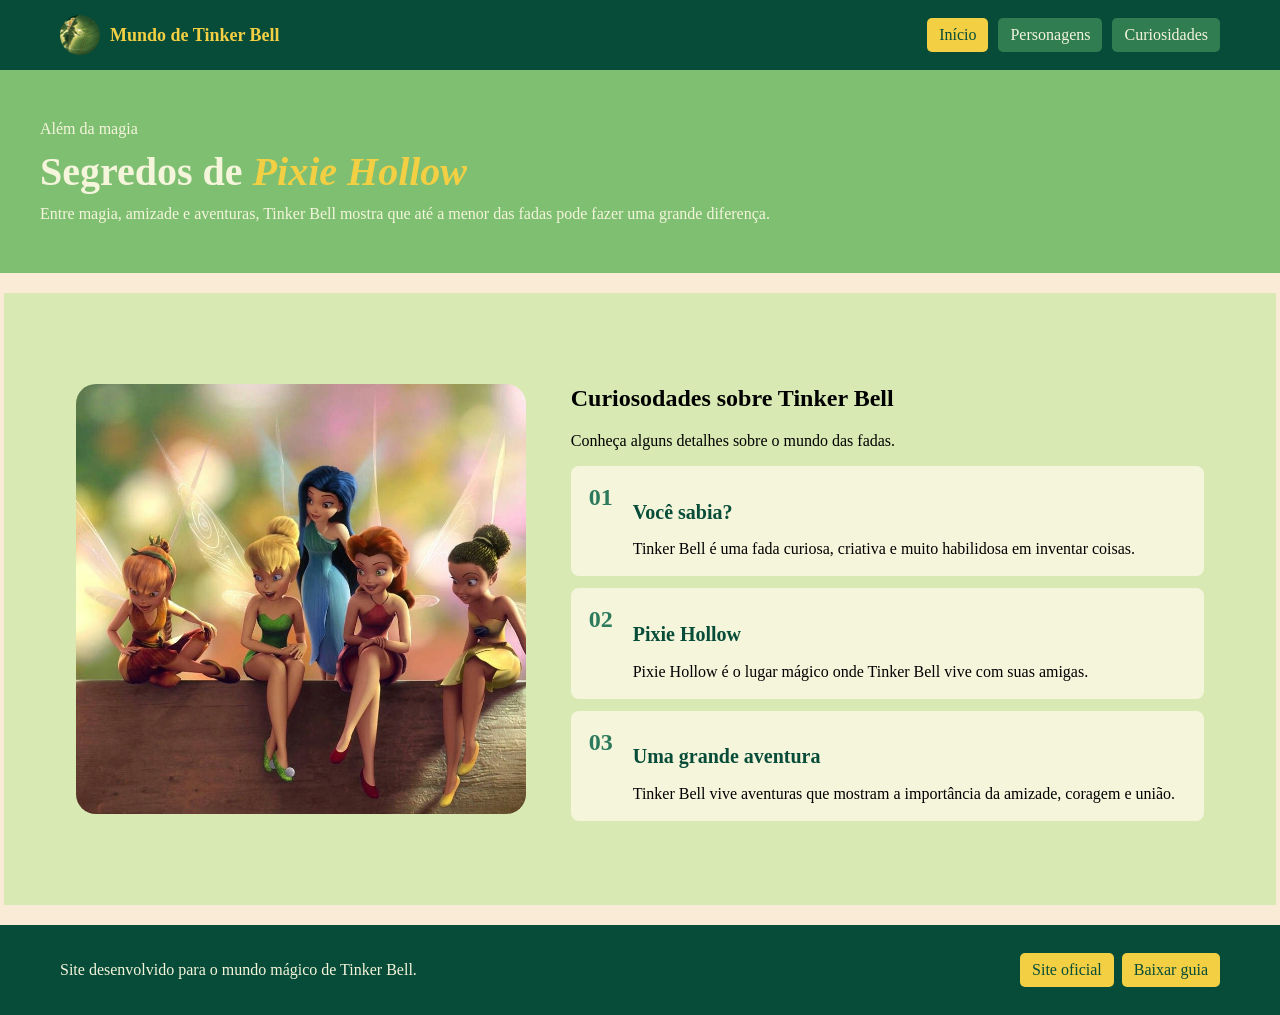
==== pages/curiosidade.html @ 9591894c "Links" ====
<!DOCTYPE html>
<html lang="pt-BR">
<head>
     <meta charset="UTF-8"/>
     <title>Curiosidades</title>
     <link rel="stylesheet" href="../css/style.css"/>
</head>
<body>
    <header>
        <section id="menu-navegacao">
            <section id="logo">
            <img src="../assets/logo 2.0.png" alt="Logo tinker"> 
            Mundo de Tinker Bell</section>
          <section id="links">
           <a href="../index.html">Início</a>
            <a href="personagens.html">Personagens</a>
            <a href="curiosidade.html">Curiosidades</a>
            </section>
            
            </section>
        </header>
        <main>
        <section id="cabecalho-curiosidades">
            <p>Além da magia</p>
            <h1>Segredos de <em>Pixie Hollow</em></h1>
            <p> Entre magia, amizade e aventuras, Tinker Bell mostra que até a menor das fadas pode fazer uma grande diferença.</p>
        </section>

        <section id="curiosidade-principal">
            <img src="../assets/amigas.jpg" alt="Amigas">
            <section id="conteudo-curiosidades">
                <h2>Curiosodades sobre Tinker Bell</h2>
                <p>Conheça alguns detalhes sobre o mundo das fadas.</p>
                <article>
                    <h3>01</h3>
                    <section>
                    <h2>Você sabia?</h2>
                    <p>Tinker Bell é uma fada curiosa, criativa e muito habilidosa em inventar coisas.</p>
        </section>
                </article>

        <article>
            <h3>02</h3>
            <section>
            <h2>Pixie Hollow</h2>
           
         <p>Pixie Hollow é o lugar mágico onde Tinker Bell vive com suas amigas.</p>
            </section>
        </article>

        <article>
            <h3>03</h3>
            <section>
            <h2>Uma grande aventura</h2>
            <p> Tinker Bell vive aventuras que mostram a importância da amizade, coragem e união.</p>
            </section>
        </article>
            </section>
        </section>
        
        </main>
         <footer id="rodape">         
             <p>Site desenvolvido para o mundo mágico de Tinker Bell.</p>
       <section id="botoes">
             <a href="#">Site oficial</a>
        <a href="#">Baixar guia</a>
       </section>
    </footer>

</body>
</html>
---- css/style.css ----
header {
  background-color: #074c38;
  padding: 15px 60px;
}

#menu-navegacao {
    display: flex;
    align-items: center;
   justify-content: space-between;
}

#logo {
    color: #f2cf43;
    font-size: 18px;
    font-weight: bold;


}

#links {
    display: flex;
    gap: 10px;

}

#links a {
    background-color: #2f7d50;
    color: beige;
    padding: 8px 12px;
    text-decoration: none;
    border-radius: 5px;
}

#links a:first-child {
    background-color: #f2cf43;
    color: #074c38;
}


#destaque a {
    background-color: #2f7d50;
    color: beige;
    padding: 8px 12px;
    text-decoration: none;
    border-radius: 5px;
}

#destaque img {
    width: 600px;
    height: 240px;
    object-fit: cover;
    border-radius: 15px;
}

#inicio {
 background-color: #7fbf72;
 padding: 40px 60px;
 display: flex;
 align-items: center;
 justify-content: space-between;
 gap: 40px;
}


#inicio article {
    width: 50%;
}

#pequeno {
    color: #f2cf43;
    margin: 10px 0;
}

#inicio p {
    color: beige;
    margin: 10px 0;
}

#inicio h2 {
    color: beige;
    font-size: 40px;
    margin: 10px 0;
}

#inicio h2 em {
    color: #f2cf43;
}

#inicio img {
    width: 45%;
    height: 250px;
    object-fit: cover;
    border-radius: 15px;
}

#inicio article a {
    background-color: #f2cf43;
    color: #074c38;
    padding: 10px 15px;
    text-decoration: none;
    border-radius: 5px;
    margin-top: 20px;
    display: inline-block;
    margin-right: 10px;
  
}
#inicio a {
    background-color: #2f7d50;
    color: beige;
    padding: 8px 12px;
    text-decoration: none;
    border-radius: 5px;
    margin: 5px;
}

#logo {
    display: flex;
    align-items: center;
    gap: 10px;
}

#logo img {
    width: 40px;
    height: 40px;
    border-radius: 50%;
}

#especial {
    background-color: beige;
    padding: 40px 60px;
    margin: 0;
}

#especial h2 {
    color: #074c38;
}

#especial p {
    color: #074c38;
}

#cartoes {
    display: flex;
    gap: 25px;
}

#cartoes  article{
 background-color: #d8e9b3;
 padding: 25px;
 width: 33%;
 text-align: center;
 border-radius: 10px;
}

#cartoes h3 {
    color: #074c38;
}

#personagens {
    background-color: #7fbf72;
    padding: 30px;
    text-align: center;
    margin: 0;
}

#personagens p {
    color: #f2cf43;
}

#personagens h2 {
color: bisque;
 }

 #personagens a {
    background-color: #f2cf43;
    color: #074c38;
    padding: 10px 15px;
    text-decoration: none;
    border-radius: 5px;
 }

 footer {
    background-color: #074c38;
    padding: 20px 60px;
    display: flex;
    justify-content: center;
    align-items: center;
 }

 footer p {
    color: beige;
 }

footer a {
    background-color: #f2cf43;
    color: #074c38;
    padding: 8px 12px;
    text-decoration: none;
    border-radius: 5px;
}

#rodape {
    display: flex;
    justify-content: space-between;
    align-items: center;
}
#botoes {
    display: flex;
    gap: 8px;
}

#cabecalho-personagens {
    background-color: #7fbf72;
    padding: 35px 60px;
}

#cabecalho-personagens p {
    color: #f1eee4;
}

#cabecalho-personagens h1 {
    color: beige;
    font-size: 40px;
}

 em {
    color: #f2cf43;
}

#lista-personagens {
    background-color: antiquewhite;
    padding: 40px 60px;
}

#lista-personagens > p {
    color: #2f7d50;
}

#lista-personagens h2 {
    color: #074c38;
}

.galeria {
    display: flex;
    flex-wrap: wrap;
    gap: 15px;
}

.card {
    background-color: #e5e8c4;
    width: 31%;
    padding: 10px;
    text-align: center;
    border-radius: 10px;
}

.card img {
    width: 100%;
    height: 180px;
    object-fit: cover;
    border-radius: 8px;
}

.card p {
    color: #2f7d50;
    font-size: 12px;
}

.card h4 {
    color: #074c38;
    margin: 5px;
}

.card small {
    color: #333333;
}

#cabecalho-curiosidades {
   background-color: #7fbf72;
   padding: 40px;
   text-align: left;
   color: beige;

}

#cabecalho-curiosidades h1 {
    font-size: 40px;
    margin: 10px 0;
}

#cabecalho-curiosidades p {
    margin: 10px 0;
}

cabecalho-curiosidades h1 em {
    color: #f2cf43;
}

#curiosidade-principal {
    display: flex;
    align-items: center;
    justify-content: center;
    gap: 45px;
    padding: 60px;
    background-color: #d8e9b3;
    width: 90%;
    margin: 20px auto;
    min-height: 492px;
}

#curiosidade-principal img {
    width: 450px;
    height: 430px;
    object-fit: cover;
    border-radius: 20px;
}

#conteudo-curiosidades {
    width: 55%;
}

#conteudo curiosidades h2 {
    font-size: 30px;
    margin: 10px 0;
}

#conteudo-curiosidades article {
   display: flex;
   gap: 20px;
   background-color: beige;
   padding: 18px;
   margin: 12px 0;
   align-items: flex-start;
   border-radius: 8px;
}

#conteudo-curiosidades article h2 {
    font-size: 20px;
    color: #074c38;
}

#conteudo-curiosidades  article h3 {
    color: #2c7a5b;
    font-size: 24px;
    margin: 0;
}

#conteudo-curiosidades article p {
    margin: 0;
    font-size: 16px;
}

#conteudo-curiosidades article section {
    flex: 1;
}

body {
    background-color: antiquewhite;
    margin: 0;
    min-height: 100vh;
    display: flex;
    flex-direction: column;
}

main {
    flex: 1;
}
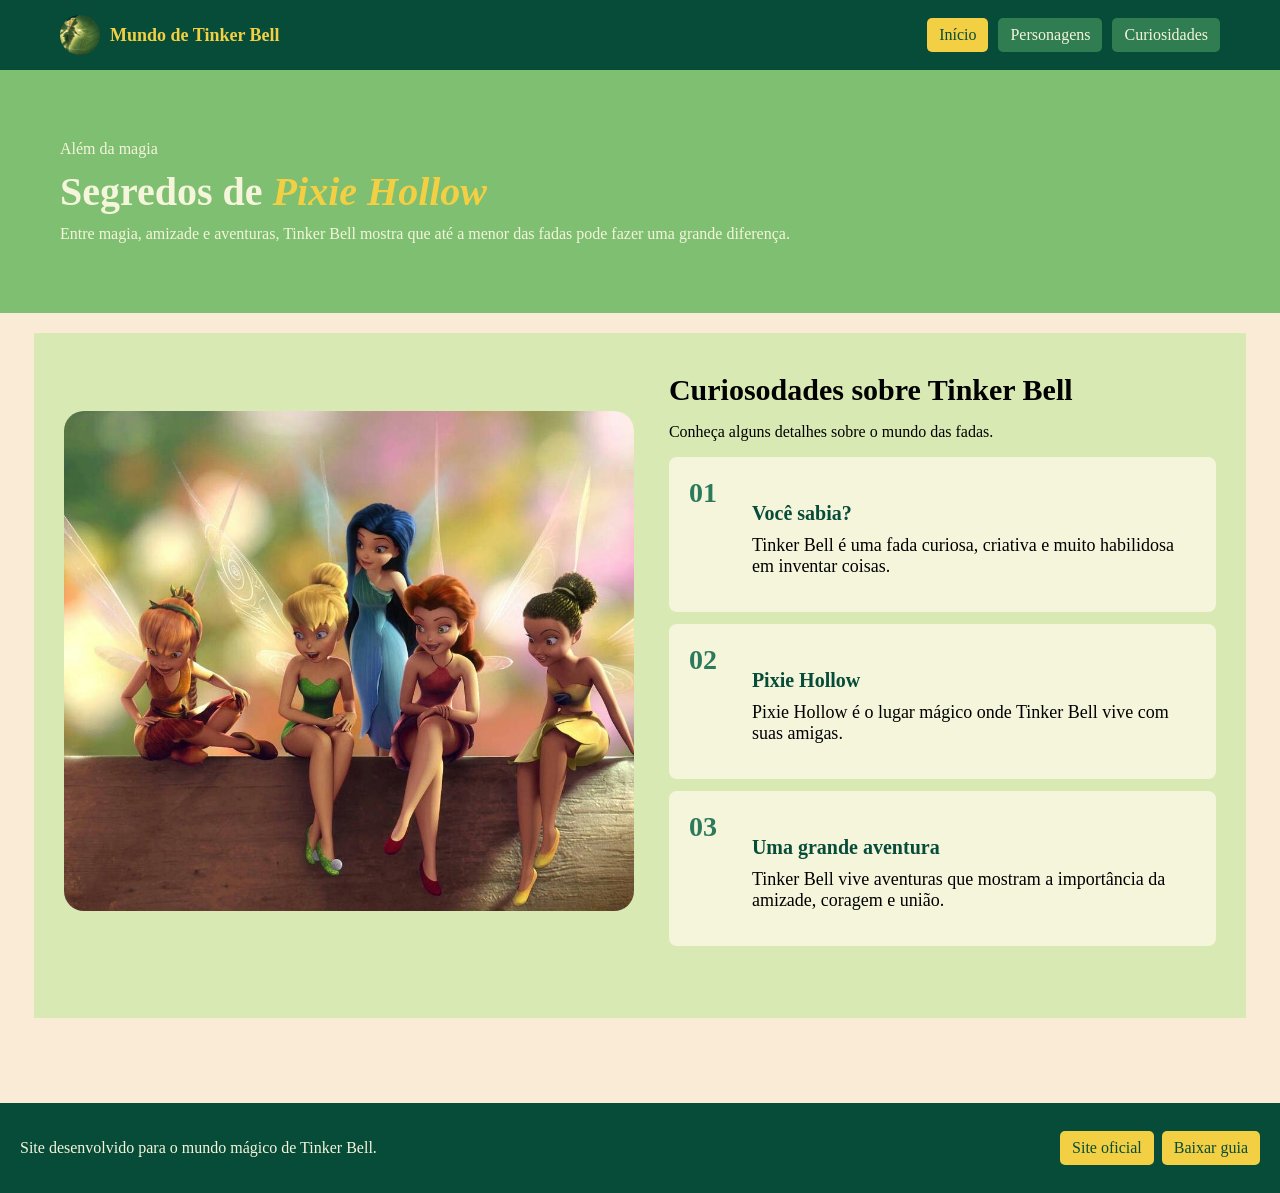
==== commit e73e86dc: "Links" ====
--- a/pages/curiosidade.html
+++ b/pages/curiosidade.html
@@ -58,14 +58,16 @@
             </section>
         </section>
         
+        
         </main>
-         <footer id="rodape">         
+        <footer id="rodape">         
              <p>Site desenvolvido para o mundo mágico de Tinker Bell.</p>
        <section id="botoes">
-             <a href="#">Site oficial</a>
-        <a href="#">Baixar guia</a>
+             <a href="https://www.disney.com.br/" target="_blank">Site oficial</a>
+        <a href="../assets/arquivo/projeto-tinker-bell.zip.zip" download>Baixar guia</a>
        </section>
     </footer>
 
 </body>
 </html>
+
--- a/css/style.css
+++ b/css/style.css
@@ -48,8 +48,8 @@
 }
 
 #destaque img {
-    width: 600px;
-    height: 240px;
+    width: 55%;
+    height: 250px;
     object-fit: cover;
     border-radius: 15px;
 }
@@ -89,8 +89,8 @@
 }
 
 #inicio img {
-    width: 45%;
-    height: 250px;
+    width: 900px;
+    height: 400px;
     object-fit: cover;
     border-radius: 15px;
 }
@@ -129,7 +129,7 @@
 
 #especial {
     background-color: beige;
-    padding: 40px 60px;
+    padding: 60px 60px;
     margin: 0;
 }
 
@@ -148,7 +148,7 @@
 
 #cartoes  article{
  background-color: #d8e9b3;
- padding: 25px;
+ padding: 45px;
  width: 33%;
  text-align: center;
  border-radius: 10px;
@@ -158,35 +158,43 @@
     color: #074c38;
 }
 
-#personagens {
+#destaque {
     background-color: #7fbf72;
-    padding: 30px;
+    padding: 35px;
     text-align: center;
     margin: 0;
 }
 
-#personagens p {
-    color: #f2cf43;
-}
-
-#personagens h2 {
+#destaque p {
+    color: #f2cf43;
+}
+
+#destaque h2 {
 color: bisque;
  }
 
- #personagens a {
+ #destaque a {
     background-color: #f2cf43;
     color: #074c38;
     padding: 10px 15px;
     text-decoration: none;
     border-radius: 5px;
  }
-
+ 
+ header p a {
+    background-color: #f2cf43;
+    color: #074c38;
+    padding: 8px 12px;
+    text-decoration: none;
+    border-radius: 5px;
+ }
  footer {
     background-color: #074c38;
-    padding: 20px 60px;
+    padding: 20px ;
     display: flex;
     justify-content: center;
     align-items: center;
+    margin-top: 85px;
  }
 
  footer p {
@@ -279,7 +287,7 @@
 
 #cabecalho-curiosidades {
    background-color: #7fbf72;
-   padding: 40px;
+   padding: 60px;
    text-align: left;
    color: beige;
 
@@ -294,7 +302,7 @@
     margin: 10px 0;
 }
 
-cabecalho-curiosidades h1 em {
+#cabecalho-curiosidades h1 em {
     color: #f2cf43;
 }
 
@@ -302,26 +310,25 @@
     display: flex;
     align-items: center;
     justify-content: center;
-    gap: 45px;
-    padding: 60px;
+    gap: 35px;
+    padding: 30px 30px 60px 30px;
     background-color: #d8e9b3;
     width: 90%;
-    margin: 20px auto;
-    min-height: 492px;
+    margin: 20px auto 0;
 }
 
 #curiosidade-principal img {
-    width: 450px;
-    height: 430px;
+    width: 600px;
+    height: 500px;
     object-fit: cover;
     border-radius: 20px;
 }
 
 #conteudo-curiosidades {
-    width: 55%;
-}
-
-#conteudo curiosidades h2 {
+    width: 50%;
+}
+
+#conteudo-curiosidades h2 {
     font-size: 30px;
     margin: 10px 0;
 }
@@ -330,7 +337,7 @@
    display: flex;
    gap: 20px;
    background-color: beige;
-   padding: 18px;
+   padding: 20px;
    margin: 12px 0;
    align-items: flex-start;
    border-radius: 8px;
@@ -343,27 +350,24 @@
 
 #conteudo-curiosidades  article h3 {
     color: #2c7a5b;
-    font-size: 24px;
+    font-size: 28px;
     margin: 0;
 }
 
 #conteudo-curiosidades article p {
     margin: 0;
-    font-size: 16px;
+    font-size: 18px;
 }
 
 #conteudo-curiosidades article section {
     flex: 1;
+    padding: 15px;
 }
 
 body {
     background-color: antiquewhite;
     margin: 0;
-    min-height: 100vh;
-    display: flex;
-    flex-direction: column;
-}
-
-main {
-    flex: 1;
-}
+    height: 1000px;
+}
+
+
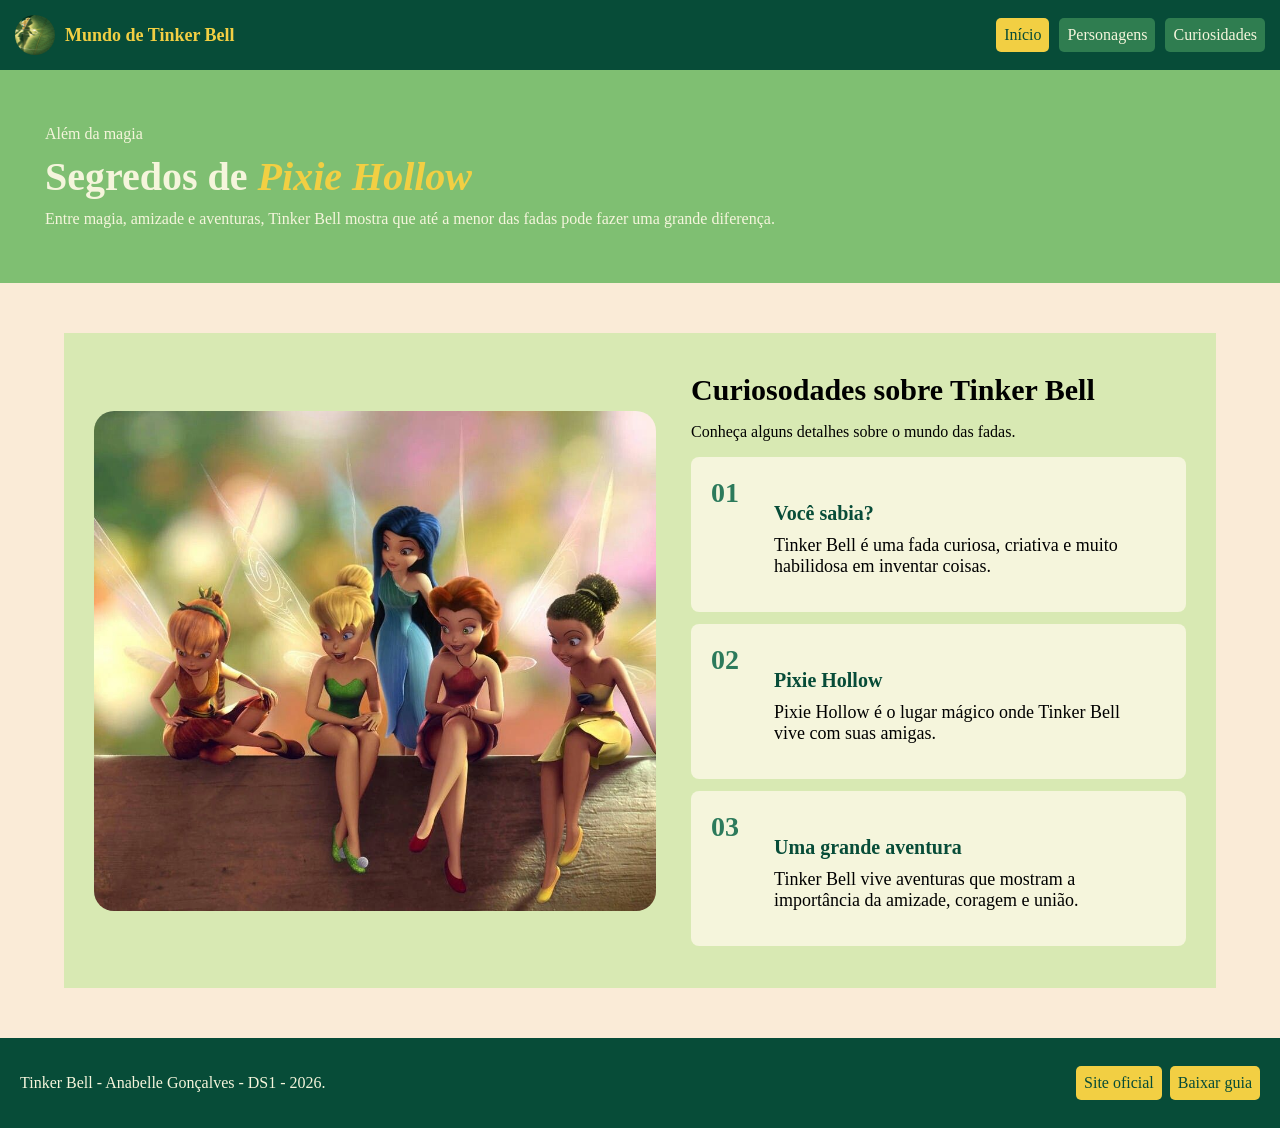
==== commit cd8b9008: "links" ====
--- a/pages/curiosidade.html
+++ b/pages/curiosidade.html
@@ -61,10 +61,10 @@
         
         </main>
         <footer id="rodape">         
-             <p>Site desenvolvido para o mundo mágico de Tinker Bell.</p>
+             <p>Tinker Bell - Anabelle Gonçalves - DS1 - 2026.</p>
        <section id="botoes">
              <a href="https://www.disney.com.br/" target="_blank">Site oficial</a>
-        <a href="../assets/arquivo/projeto-tinker-bell.zip.zip" download>Baixar guia</a>
+        <a href="../assets/arquivo/personagem.curiosidade.txt" download>Baixar guia</a>
        </section>
     </footer>
 
--- a/css/style.css
+++ b/css/style.css
@@ -1,8 +1,11 @@
 
+* {
+    box-sizing: border-box;
+}
 
 header {
   background-color: #074c38;
-  padding: 15px 60px;
+  padding: 15px;
 }
 
 #menu-navegacao {
@@ -28,7 +31,7 @@
 #links a {
     background-color: #2f7d50;
     color: beige;
-    padding: 8px 12px;
+    padding: 8px;
     text-decoration: none;
     border-radius: 5px;
 }
@@ -42,7 +45,7 @@
 #destaque a {
     background-color: #2f7d50;
     color: beige;
-    padding: 8px 12px;
+    padding: 10px;
     text-decoration: none;
     border-radius: 5px;
 }
@@ -56,7 +59,7 @@
 
 #inicio {
  background-color: #7fbf72;
- padding: 40px 60px;
+ padding: 40px;
  display: flex;
  align-items: center;
  justify-content: space-between;
@@ -98,7 +101,7 @@
 #inicio article a {
     background-color: #f2cf43;
     color: #074c38;
-    padding: 10px 15px;
+    padding: 10px;
     text-decoration: none;
     border-radius: 5px;
     margin-top: 20px;
@@ -109,7 +112,7 @@
 #inicio a {
     background-color: #2f7d50;
     color: beige;
-    padding: 8px 12px;
+    padding: 8px;
     text-decoration: none;
     border-radius: 5px;
     margin: 5px;
@@ -129,7 +132,7 @@
 
 #especial {
     background-color: beige;
-    padding: 60px 60px;
+    padding: 60px;
     margin: 0;
 }
 
@@ -176,7 +179,7 @@
  #destaque a {
     background-color: #f2cf43;
     color: #074c38;
-    padding: 10px 15px;
+    padding: 10px;
     text-decoration: none;
     border-radius: 5px;
  }
@@ -184,7 +187,7 @@
  header p a {
     background-color: #f2cf43;
     color: #074c38;
-    padding: 8px 12px;
+    padding: 8px;
     text-decoration: none;
     border-radius: 5px;
  }
@@ -194,7 +197,7 @@
     display: flex;
     justify-content: center;
     align-items: center;
-    margin-top: 85px;
+    margin-top: 0;
  }
 
  footer p {
@@ -204,7 +207,7 @@
 footer a {
     background-color: #f2cf43;
     color: #074c38;
-    padding: 8px 12px;
+    padding: 8px;
     text-decoration: none;
     border-radius: 5px;
 }
@@ -221,7 +224,8 @@
 
 #cabecalho-personagens {
     background-color: #7fbf72;
-    padding: 35px 60px;
+    padding: 30px;
+   
 }
 
 #cabecalho-personagens p {
@@ -239,7 +243,7 @@
 
 #lista-personagens {
     background-color: antiquewhite;
-    padding: 40px 60px;
+    padding: 40px;
 }
 
 #lista-personagens > p {
@@ -287,7 +291,7 @@
 
 #cabecalho-curiosidades {
    background-color: #7fbf72;
-   padding: 60px;
+   padding:  45px;;
    text-align: left;
    color: beige;
 
@@ -311,10 +315,11 @@
     align-items: center;
     justify-content: center;
     gap: 35px;
-    padding: 30px 30px 60px 30px;
+    padding: 30px;
     background-color: #d8e9b3;
     width: 90%;
-    margin: 20px auto 0;
+    margin: 50px auto ;
+
 }
 
 #curiosidade-principal img {
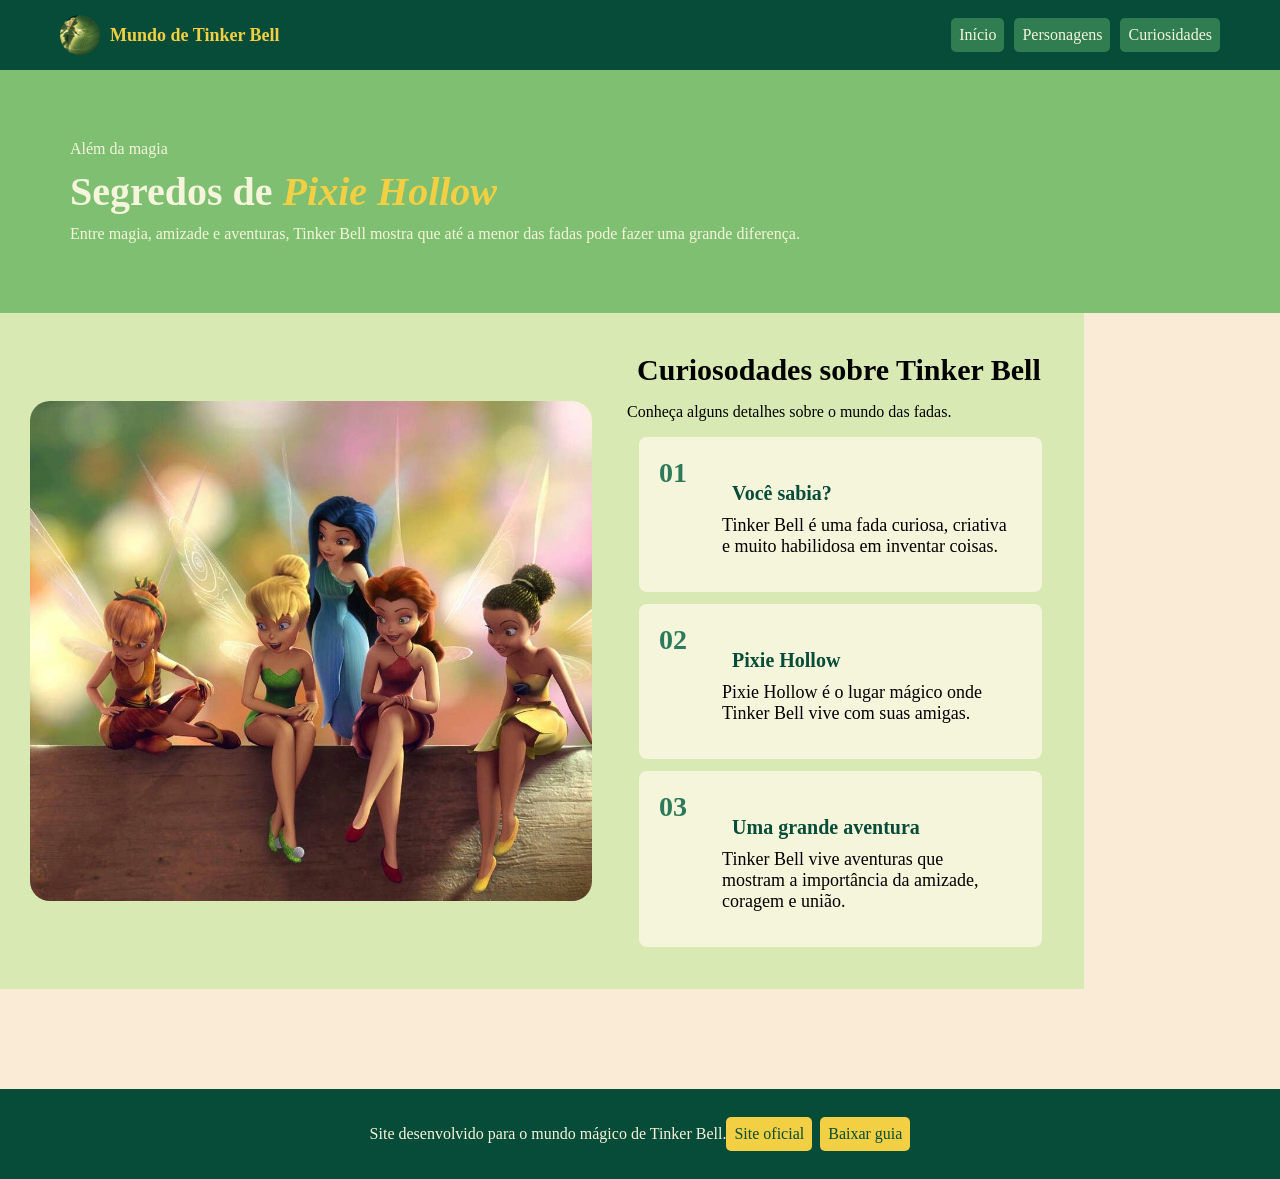
==== commit a8618737: "links" ====
--- a/pages/curiosidade.html
+++ b/pages/curiosidade.html
@@ -60,11 +60,11 @@
         
         
         </main>
-        <footer id="rodape">         
-             <p>Tinker Bell - Anabelle Gonçalves - DS1 - 2026.</p>
+        <footer id="rodape-curiosidade">         
+             <p>Site desenvolvido para o mundo mágico de Tinker Bell.</p>
        <section id="botoes">
              <a href="https://www.disney.com.br/" target="_blank">Site oficial</a>
-        <a href="../assets/arquivo/personagem.curiosidade.txt" download>Baixar guia</a>
+        <a href="../assets/arquivo/projeto-tinker-bell.zip.zip" download>Baixar guia</a>
        </section>
     </footer>
 
--- a/css/style.css
+++ b/css/style.css
@@ -1,11 +1,8 @@
 
-* {
-    box-sizing: border-box;
-}
 
 header {
   background-color: #074c38;
-  padding: 15px;
+  padding: 15px 60px;
 }
 
 #menu-navegacao {
@@ -36,16 +33,10 @@
     border-radius: 5px;
 }
 
-#links a:first-child {
-    background-color: #f2cf43;
-    color: #074c38;
-}
-
-
 #destaque a {
     background-color: #2f7d50;
     color: beige;
-    padding: 10px;
+    padding: 8px;
     text-decoration: none;
     border-radius: 5px;
 }
@@ -73,21 +64,21 @@
 
 #pequeno {
     color: #f2cf43;
-    margin: 10px 0;
+    margin: 10px;
 }
 
 #inicio p {
     color: beige;
-    margin: 10px 0;
+    margin: 10px;
 }
 
 #inicio h2 {
     color: beige;
     font-size: 40px;
-    margin: 10px 0;
-}
-
-#inicio h2 em {
+    margin: 10px;
+}
+
+#inicio em {
     color: #f2cf43;
 }
 
@@ -106,7 +97,7 @@
     border-radius: 5px;
     margin-top: 20px;
     display: inline-block;
-    margin-right: 10px;
+    gap: 10px;
   
 }
 #inicio a {
@@ -162,10 +153,10 @@
 }
 
 #destaque {
-    background-color: #7fbf72;
     padding: 35px;
     text-align: center;
     margin: 0;
+    background-color: #7fbf72;
 }
 
 #destaque p {
@@ -176,15 +167,8 @@
 color: bisque;
  }
 
- #destaque a {
-    background-color: #f2cf43;
-    color: #074c38;
-    padding: 10px;
-    text-decoration: none;
-    border-radius: 5px;
- }
  
- header p a {
+ .botao-destaque {
     background-color: #f2cf43;
     color: #074c38;
     padding: 8px;
@@ -197,7 +181,8 @@
     display: flex;
     justify-content: center;
     align-items: center;
-    margin-top: 0;
+    margin-top: 85px;
+    margin: 0;
  }
 
  footer p {
@@ -224,8 +209,7 @@
 
 #cabecalho-personagens {
     background-color: #7fbf72;
-    padding: 30px;
-   
+    padding: 35px;
 }
 
 #cabecalho-personagens p {
@@ -246,7 +230,7 @@
     padding: 40px;
 }
 
-#lista-personagens > p {
+#lista-personagens p {
     color: #2f7d50;
 }
 
@@ -291,7 +275,7 @@
 
 #cabecalho-curiosidades {
    background-color: #7fbf72;
-   padding:  45px;;
+   padding: 60px;
    text-align: left;
    color: beige;
 
@@ -299,14 +283,14 @@
 
 #cabecalho-curiosidades h1 {
     font-size: 40px;
-    margin: 10px 0;
+    margin: 10px;
 }
 
 #cabecalho-curiosidades p {
-    margin: 10px 0;
-}
-
-#cabecalho-curiosidades h1 em {
+    margin: 10px;
+}
+
+#cabecalho-curiosidades em {
     color: #f2cf43;
 }
 
@@ -317,9 +301,8 @@
     gap: 35px;
     padding: 30px;
     background-color: #d8e9b3;
-    width: 90%;
-    margin: 50px auto ;
-
+    width: 80%;
+    margin: 0;
 }
 
 #curiosidade-principal img {
@@ -335,7 +318,7 @@
 
 #conteudo-curiosidades h2 {
     font-size: 30px;
-    margin: 10px 0;
+    margin: 10px;
 }
 
 #conteudo-curiosidades article {
@@ -343,7 +326,7 @@
    gap: 20px;
    background-color: beige;
    padding: 20px;
-   margin: 12px 0;
+   margin: 12px;
    align-items: flex-start;
    border-radius: 8px;
 }
@@ -369,10 +352,15 @@
     padding: 15px;
 }
 
+#rodape-curiosidade {
+    margin-top: 100px;
+}
+
 body {
     background-color: antiquewhite;
     margin: 0;
     height: 1000px;
-}
-
-
+    padding: 0;
+}
+
+
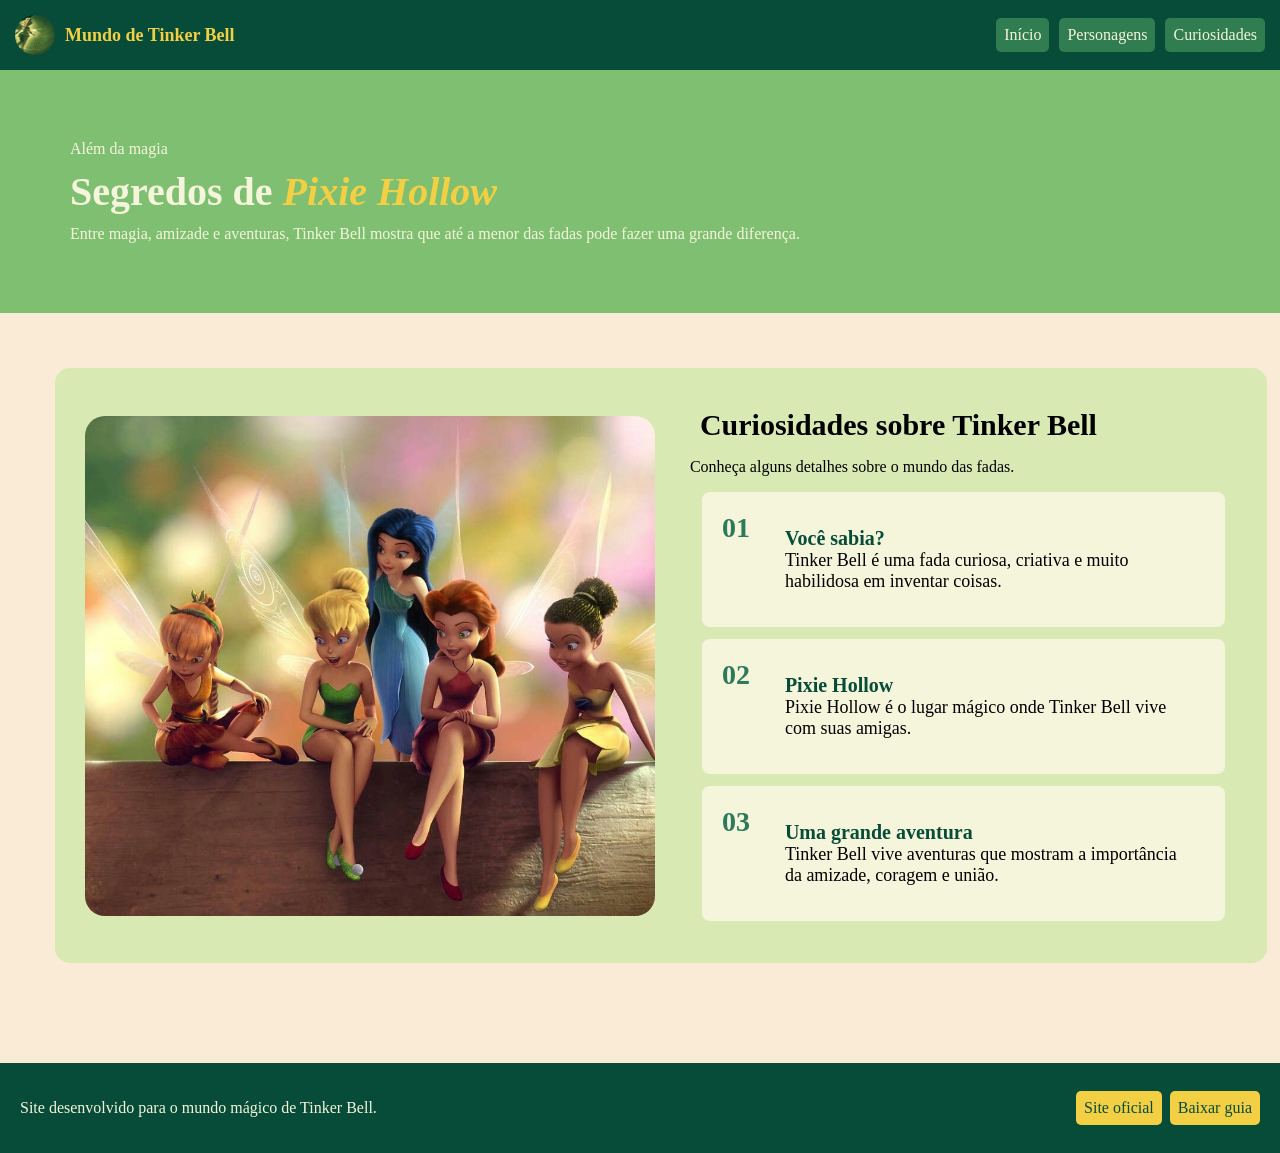
==== commit 9a7da490: "links" ====
--- a/pages/curiosidade.html
+++ b/pages/curiosidade.html
@@ -29,7 +29,7 @@
         <section id="curiosidade-principal">
             <img src="../assets/amigas.jpg" alt="Amigas">
             <section id="conteudo-curiosidades">
-                <h2>Curiosodades sobre Tinker Bell</h2>
+                <h2>Curiosidades sobre Tinker Bell</h2>
                 <p>Conheça alguns detalhes sobre o mundo das fadas.</p>
                 <article>
                     <h3>01</h3>
--- a/css/style.css
+++ b/css/style.css
@@ -2,7 +2,7 @@
 
 header {
   background-color: #074c38;
-  padding: 15px 60px;
+  padding: 15px;
 }
 
 #menu-navegacao {
@@ -301,8 +301,9 @@
     gap: 35px;
     padding: 30px;
     background-color: #d8e9b3;
-    width: 80%;
-    margin: 0;
+    width: 90%;
+    margin: 55px;
+    border-radius: 15px;
 }
 
 #curiosidade-principal img {
@@ -334,6 +335,7 @@
 #conteudo-curiosidades article h2 {
     font-size: 20px;
     color: #074c38;
+    margin: 0;
 }
 
 #conteudo-curiosidades  article h3 {
@@ -354,6 +356,9 @@
 
 #rodape-curiosidade {
     margin-top: 100px;
+    display: flex;
+    justify-content: space-between;
+    align-items: center;
 }
 
 body {
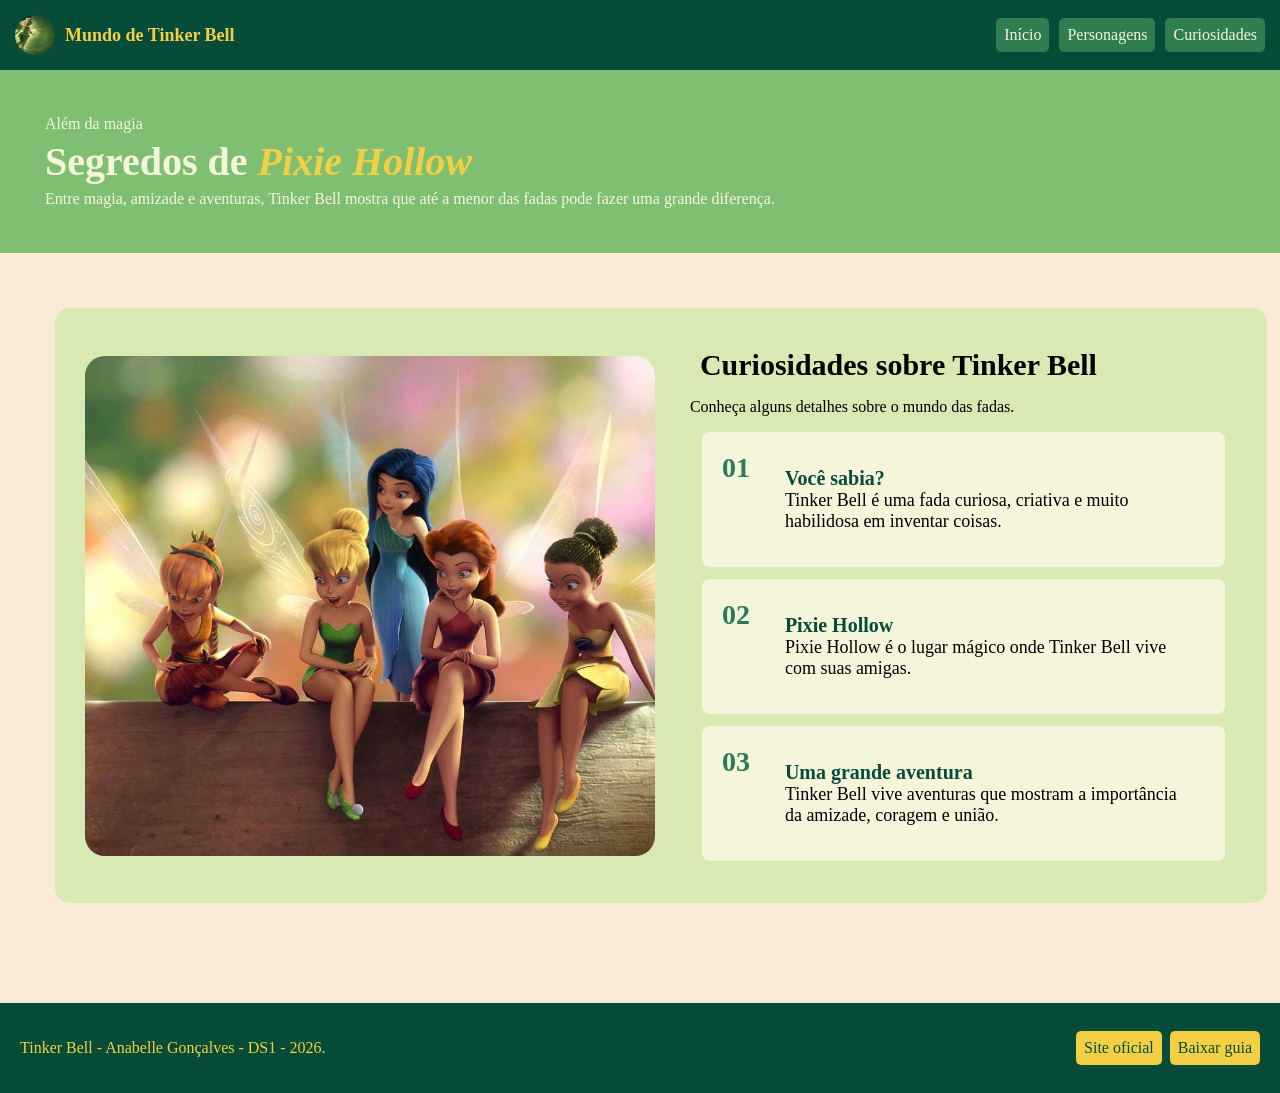
==== commit 0f719264: "links" ====
--- a/pages/curiosidade.html
+++ b/pages/curiosidade.html
@@ -9,14 +9,14 @@
     <header>
         <section id="menu-navegacao">
             <section id="logo">
-            <img src="../assets/logo 2.0.png" alt="Logo tinker"> 
+            <img src="../assets/logo 2.0.png" alt="Logo tinker">
             Mundo de Tinker Bell</section>
           <section id="links">
            <a href="../index.html">Início</a>
             <a href="personagens.html">Personagens</a>
             <a href="curiosidade.html">Curiosidades</a>
             </section>
-            
+
             </section>
         </header>
         <main>
@@ -43,7 +43,7 @@
             <h3>02</h3>
             <section>
             <h2>Pixie Hollow</h2>
-           
+
          <p>Pixie Hollow é o lugar mágico onde Tinker Bell vive com suas amigas.</p>
             </section>
         </article>
@@ -57,11 +57,11 @@
         </article>
             </section>
         </section>
-        
-        
+
+
         </main>
-        <footer id="rodape-curiosidade">         
-             <p>Site desenvolvido para o mundo mágico de Tinker Bell.</p>
+        <footer id="rodape-curiosidade">
+             <p>Tinker Bell - Anabelle Gonçalves - DS1 - 2026.</p>
        <section id="botoes">
              <a href="https://www.disney.com.br/" target="_blank">Site oficial</a>
         <a href="../assets/arquivo/projeto-tinker-bell.zip.zip" download>Baixar guia</a>
@@ -70,4 +70,3 @@
 
 </body>
 </html>
-
--- a/css/style.css
+++ b/css/style.css
@@ -1,28 +1,23 @@
-
-
 header {
-  background-color: #074c38;
-  padding: 15px;
+    background-color: #074c38;
+    padding: 15px;
 }
 
 #menu-navegacao {
     display: flex;
     align-items: center;
-   justify-content: space-between;
+    justify-content: space-between;
 }
 
 #logo {
     color: #f2cf43;
     font-size: 18px;
     font-weight: bold;
-
-
 }
 
 #links {
     display: flex;
     gap: 10px;
-
 }
 
 #links a {
@@ -49,14 +44,13 @@
 }
 
 #inicio {
- background-color: #7fbf72;
- padding: 40px;
- display: flex;
- align-items: center;
- justify-content: space-between;
- gap: 40px;
-}
-
+    background-color: #7fbf72;
+    padding: 40px;
+    display: flex;
+    align-items: center;
+    justify-content: space-between;
+    gap: 40px;
+}
 
 #inicio article {
     width: 50%;
@@ -70,6 +64,7 @@
 #inicio p {
     color: beige;
     margin: 10px;
+    margin-bottom: 30px;
 }
 
 #inicio h2 {
@@ -95,11 +90,17 @@
     padding: 10px;
     text-decoration: none;
     border-radius: 5px;
-    margin-top: 20px;
-    display: inline-block;
     gap: 10px;
-  
-}
+    display: flex;
+}
+
+
+.button {
+    display: flex;
+    gap: 5px;
+    flex-direction: row;
+}
+
 #inicio a {
     background-color: #2f7d50;
     color: beige;
@@ -140,12 +141,12 @@
     gap: 25px;
 }
 
-#cartoes  article{
- background-color: #d8e9b3;
- padding: 45px;
- width: 33%;
- text-align: center;
- border-radius: 10px;
+#cartoes article {
+    background-color: #d8e9b3;
+    padding: 45px;
+    width: 33%;
+    text-align: center;
+    border-radius: 10px;
 }
 
 #cartoes h3 {
@@ -164,30 +165,25 @@
 }
 
 #destaque h2 {
-color: bisque;
- }
-
- 
- .botao-destaque {
+    color: bisque;
+}
+
+.botao-destaque {
     background-color: #f2cf43;
     color: #074c38;
     padding: 8px;
     text-decoration: none;
     border-radius: 5px;
- }
- footer {
+}
+footer {
     background-color: #074c38;
-    padding: 20px ;
+    padding: 20px;
     display: flex;
     justify-content: center;
     align-items: center;
     margin-top: 85px;
     margin: 0;
- }
-
- footer p {
-    color: beige;
- }
+}
 
 footer a {
     background-color: #f2cf43;
@@ -201,6 +197,7 @@
     display: flex;
     justify-content: space-between;
     align-items: center;
+    color: #f2cf43;
 }
 #botoes {
     display: flex;
@@ -209,19 +206,25 @@
 
 #cabecalho-personagens {
     background-color: #7fbf72;
-    padding: 35px;
+    padding: 40px;
+    text-align: left;
+    color: beige;
+}
+
+#cabecalho-personagens h1 {
+    font-size: 40px;
+    margin: 5px;
 }
 
 #cabecalho-personagens p {
-    color: #f1eee4;
-}
-
-#cabecalho-personagens h1 {
-    color: beige;
-    font-size: 40px;
-}
-
- em {
+    margin: 5px;
+}
+
+#cabecalho-personagens em {
+    color: #f2cf43;
+}
+
+em {
     color: #f2cf43;
 }
 
@@ -240,15 +243,15 @@
 
 .galeria {
     display: flex;
+    justify-content: space-between;
     flex-wrap: wrap;
-    gap: 15px;
-}
-
+    gap: 20px;
+}
 .card {
-    background-color: #e5e8c4;
-    width: 31%;
+    background-color: #d8e9b3;
+    width: 30%;
     padding: 10px;
-    text-align: center;
+    margin-bottom: 20px;
     border-radius: 10px;
 }
 
@@ -256,12 +259,13 @@
     width: 100%;
     height: 180px;
     object-fit: cover;
-    border-radius: 8px;
+    border-radius: 10px;
 }
 
 .card p {
     color: #2f7d50;
     font-size: 12px;
+    font-weight: bold;
 }
 
 .card h4 {
@@ -274,20 +278,19 @@
 }
 
 #cabecalho-curiosidades {
-   background-color: #7fbf72;
-   padding: 60px;
-   text-align: left;
-   color: beige;
-
+    background-color: #7fbf72;
+    padding: 40px;
+    text-align: left;
+    color: beige;
 }
 
 #cabecalho-curiosidades h1 {
     font-size: 40px;
-    margin: 10px;
+    margin: 5px;
 }
 
 #cabecalho-curiosidades p {
-    margin: 10px;
+    margin: 5px;
 }
 
 #cabecalho-curiosidades em {
@@ -323,13 +326,13 @@
 }
 
 #conteudo-curiosidades article {
-   display: flex;
-   gap: 20px;
-   background-color: beige;
-   padding: 20px;
-   margin: 12px;
-   align-items: flex-start;
-   border-radius: 8px;
+    display: flex;
+    gap: 20px;
+    background-color: beige;
+    padding: 20px;
+    margin: 12px;
+    align-items: flex-start;
+    border-radius: 8px;
 }
 
 #conteudo-curiosidades article h2 {
@@ -338,7 +341,7 @@
     margin: 0;
 }
 
-#conteudo-curiosidades  article h3 {
+#conteudo-curiosidades article h3 {
     color: #2c7a5b;
     font-size: 28px;
     margin: 0;
@@ -359,6 +362,7 @@
     display: flex;
     justify-content: space-between;
     align-items: center;
+    color: #f2cf43;
 }
 
 body {
@@ -367,5 +371,3 @@
     height: 1000px;
     padding: 0;
 }
-
-
